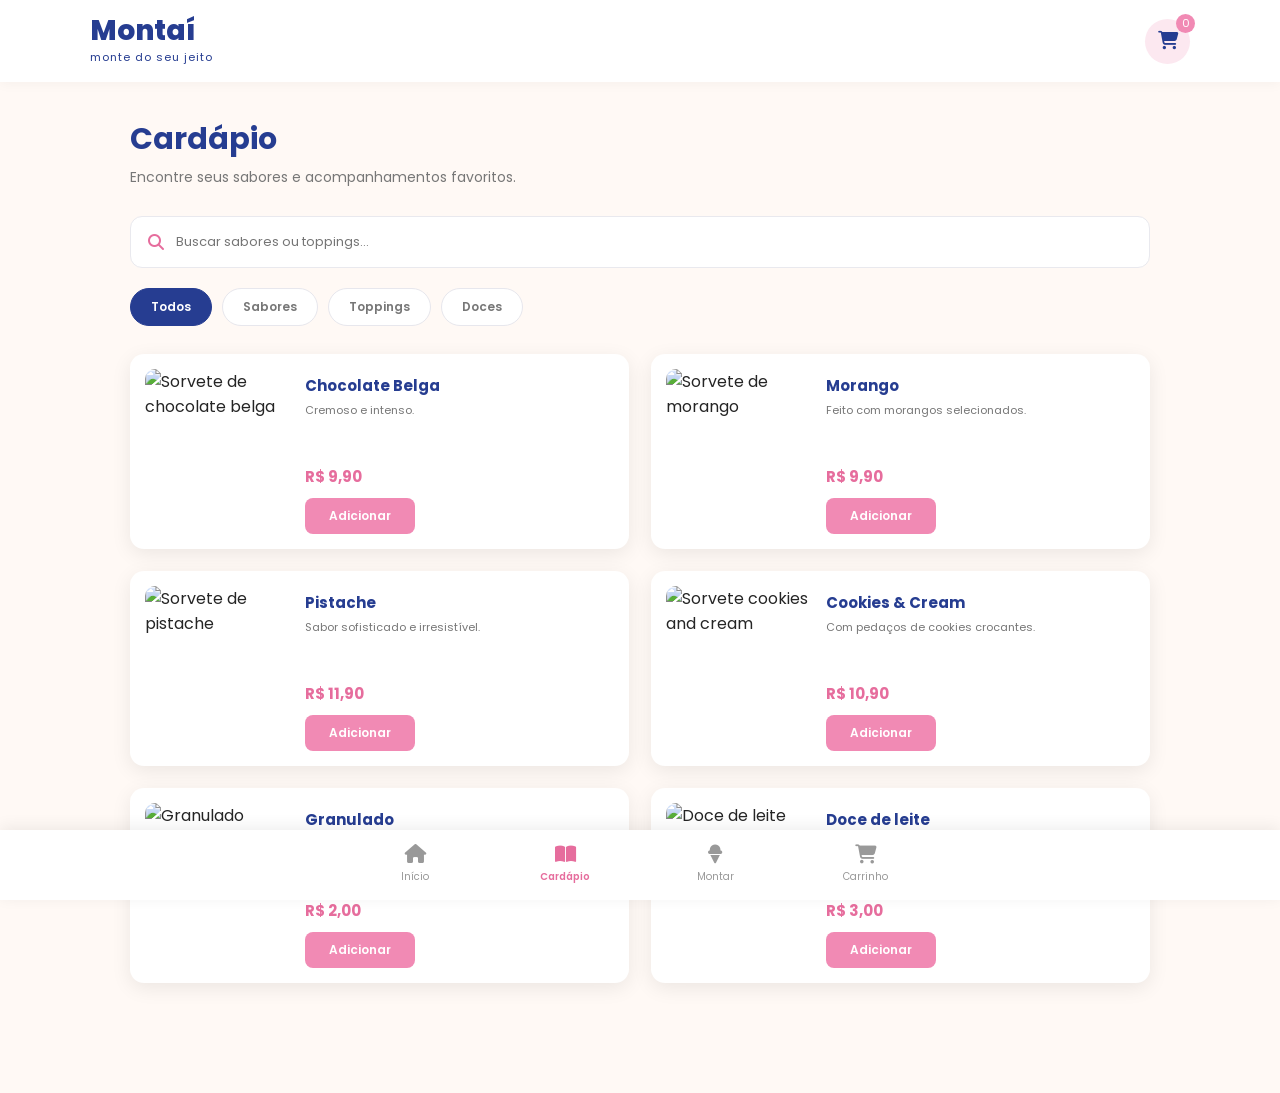
==== cardapio.html @ ffed85d1 "Primeiro envio do projeto Montai" ====
<!DOCTYPE html>
<html lang="pt-BR">
<head>
    <meta charset="UTF-8">
    <meta name="viewport" content="width=device-width, initial-scale=1.0">
    <title>Montaí | Cardápio</title>

    <link rel="stylesheet" href="style.css">
    <link rel="stylesheet" href="https://cdnjs.cloudflare.com/ajax/libs/font-awesome/6.5.0/css/all.min.css">
   
</head>

<body class="pagina-cardapio">

    <header class="home-header">
        <a href="home.html" class="logo">
            <h1>Montaí</h1>
            <p>monte do seu jeito</p>
        </a>

        <a href="carrinho.html" class="botao-carrinho" aria-label="Abrir carrinho">
            <i class="fa-solid fa-cart-shopping"></i>
            <span id="contador-carrinho">0</span>
        </a>
    </header>

    <main class="cardapio-conteudo">

        <section class="titulo-pagina">
            <h2>Cardápio</h2>
            <p>Encontre seus sabores e acompanhamentos favoritos.</p>
        </section>

        <section class="busca-cardapio">
            <i class="fa-solid fa-magnifying-glass"></i>
            <input
                type="search"
                id="busca-produto"
                placeholder="Buscar sabores ou toppings..."
                aria-label="Buscar produtos"
            >
        </section>

        <nav class="filtros-cardapio" aria-label="Filtrar produtos">
            <button type="button" class="filtro ativo" data-filtro="Todos">Todos</button>
            <button type="button" class="filtro" data-filtro="Sabores">Sabores</button>
            <button type="button" class="filtro" data-filtro="Toppings">Toppings</button>
            <button type="button" class="filtro" data-filtro="Doces">Doces</button>
        </nav>

        <section class="produtos-cardapio">

            <article class="card-produto" data-categoria="Sabores">
                <img src="assets/img/chocolate.jpg" alt="Sorvete de chocolate belga">
                <div class="produto-info">
                    <h3>Chocolate Belga</h3>
                    <p>Cremoso e intenso.</p>
                    <strong>R$ 9,90</strong>
                    <button type="button" class="botao-escolher" data-produto="Chocolate Belga" data-preco="9.90">
                        Adicionar
                    </button>
                </div>
            </article>

            <article class="card-produto" data-categoria="Sabores">
                <img src="assets/img/morango.jpg" alt="Sorvete de morango">
                <div class="produto-info">
                    <h3>Morango</h3>
                    <p>Feito com morangos selecionados.</p>
                    <strong>R$ 9,90</strong>
                    <button type="button" class="botao-escolher" data-produto="Morango" data-preco="9.90">
                        Adicionar
                    </button>
                </div>
            </article>

            <article class="card-produto" data-categoria="Sabores">
                <img src="assets/img/pistache.jpg" alt="Sorvete de pistache">
                <div class="produto-info">
                    <h3>Pistache</h3>
                    <p>Sabor sofisticado e irresistível.</p>
                    <strong>R$ 11,90</strong>
                    <button type="button" class="botao-escolher" data-produto="Pistache" data-preco="11.90">
                        Adicionar
                    </button>
                </div>
            </article>

            <article class="card-produto" data-categoria="Sabores">
                <img src="assets/img/cookies.jpg" alt="Sorvete cookies and cream">
                <div class="produto-info">
                    <h3>Cookies &amp; Cream</h3>
                    <p>Com pedaços de cookies crocantes.</p>
                    <strong>R$ 10,90</strong>
                    <button type="button" class="botao-escolher" data-produto="Cookies & Cream" data-preco="10.90">
                        Adicionar
                    </button>
                </div>
            </article>

            <article class="card-produto" data-categoria="Toppings">
                <img src="assets/img/cookies.jpg" alt="Granulado crocante">
                <div class="produto-info">
                    <h3>Granulado</h3>
                    <p>Um toque crocante para seu sorvete.</p>
                    <strong>R$ 2,00</strong>
                    <button type="button" class="botao-escolher" data-produto="Granulado" data-preco="2.00">
                        Adicionar
                    </button>
                </div>
            </article>

            <article class="card-produto" data-categoria="Doces">
                <img src="assets/img/morango.jpg" alt="Doce de leite">
                <div class="produto-info">
                    <h3>Doce de leite</h3>
                    <p>Uma cobertura cremosa e especial.</p>
                    <strong>R$ 3,00</strong>
                    <button type="button" class="botao-escolher" data-produto="Doce de leite" data-preco="3.00">
                        Adicionar
                    </button>
                </div>
            </article>

        </section>
    </main>

    <nav class="menu-inferior">
        <a href="home.html" class="menu-item">
            <i class="fa-solid fa-house"></i>
            <span>Início</span>
        </a>
        <a href="cardapio.html" class="menu-item ativo">
            <i class="fa-solid fa-book-open"></i>
            <span>Cardápio</span>
        </a>
        <a href="montar-sorvete.html" class="menu-item">
            <i class="fa-solid fa-ice-cream"></i>
            <span>Montar</span>
        </a>
        <a href="carrinho.html" class="menu-item">
            <i class="fa-solid fa-cart-shopping"></i>
            <span>Carrinho</span>
        </a>
    </nav>
<script src="script.js" defer></script>
</body>
</html>
---- style.css ----
/* =========================================
   MONTAÍ - ESTILO GERAL
   ========================================= */

@import url('https://fonts.googleapis.com/css2?family=Poppins:wght@400;500;600;700;800&display=swap');

:root {
    --azul: #263D91;
    --azul-escuro: #1C2E70;
    --rosa: #F18AB4;
    --rosa-escuro: #E66D9D;
    --branco: #FFFFFF;
    --creme: #FFF9F5;
    --cinza: #777777;
    --cinza-claro: #EEEEF2;
    --texto: #252525;
    --verde: #36A875;
    --sombra: 0 5px 20px rgba(0, 0, 0, 0.08);
    --borda: 14px;
}

* {
    margin: 0;
    padding: 0;
    box-sizing: border-box;
}

html {
    scroll-behavior: smooth;
}

body {
    font-family: 'Poppins', sans-serif;
    background: var(--creme);
    color: var(--texto);
    min-height: 100vh;
}

a {
    color: inherit;
    text-decoration: none;
}

button,
input {
    font: inherit;
}

button {
    cursor: pointer;
}

img {
    max-width: 100%;
    display: block;
    object-fit: cover;
}

input:focus,
button:focus-visible,
a:focus-visible {
    outline: 3px solid rgba(241, 138, 180, 0.55);
    outline-offset: 3px;
}

/* =========================================
   ELEMENTOS COMPARTILHADOS
   ========================================= */

.logo {
    display: inline-flex;
    flex-direction: column;
    color: var(--azul);
}

.logo h1 {
    font-size: 28px;
    font-weight: 800;
    line-height: 1;
}

.logo p {
    font-size: 11px;
    letter-spacing: 1px;
    margin-top: 4px;
}

.home-header {
    width: 100%;
    min-height: 82px;
    padding: 15px 7%;
    background: var(--branco);
    display: flex;
    align-items: center;
    justify-content: space-between;
    box-shadow: 0 2px 12px rgba(0, 0, 0, 0.04);
}

.botao-carrinho {
    width: 45px;
    height: 45px;
    border-radius: 50%;
    background: #FCE8F0;
    color: var(--azul);
    display: flex;
    justify-content: center;
    align-items: center;
    position: relative;
    font-size: 18px;
}

.botao-carrinho span {
    position: absolute;
    top: -5px;
    right: -5px;
    background: var(--rosa);
    color: white;
    width: 19px;
    height: 19px;
    font-size: 11px;
    border-radius: 50%;
    display: grid;
    place-items: center;
}

.titulo-pagina {
    margin-bottom: 28px;
}

.titulo-pagina h2 {
    color: var(--azul);
    font-size: 30px;
    font-weight: 700;
}

.titulo-pagina p {
    color: var(--cinza);
    font-size: 14px;
    margin-top: 5px;
}

.titulo-secao {
    display: flex;
    align-items: center;
    justify-content: space-between;
    gap: 15px;
    margin-bottom: 20px;
}

.titulo-secao h2 {
    color: var(--azul);
    font-size: 21px;
}

.titulo-secao p {
    color: var(--cinza);
    font-size: 13px;
    margin-top: 3px;
}

.titulo-secao > a {
    color: var(--rosa-escuro);
    font-size: 13px;
    font-weight: 600;
}

.botao-principal,
.botao-login,
.botao-montar {
    border: none;
    background: var(--rosa);
    color: var(--branco);
    padding: 14px 24px;
    border-radius: 10px;
    font-weight: 700;
    font-size: 13px;
    display: inline-flex;
    justify-content: center;
    align-items: center;
    gap: 10px;
    transition: 0.2s ease;
}

.botao-principal:hover,
.botao-login:hover,
.botao-montar:hover {
    background: var(--rosa-escuro);
    transform: translateY(-2px);
}

.botao-secundario {
    border: 1px solid var(--azul);
    color: var(--azul);
    padding: 13px 23px;
    border-radius: 10px;
    font-size: 13px;
    font-weight: 600;
    text-align: center;
}

/* =========================================
   1. LOGIN - INDEX.HTML
   ========================================= */

.pagina-login {
    min-height: 100vh;
    background: var(--azul);
    display: flex;
    justify-content: center;
    align-items: center;
    padding: 30px 15px;
}

.login-container {
    width: 100%;
    max-width: 440px;
}

.login-card {
    background: var(--branco);
    border-radius: 22px;
    padding: 40px 35px;
    box-shadow: 0 15px 45px rgba(0, 0, 0, 0.18);
}

.login-logo {
    text-align: center;
    margin-bottom: 30px;
}

.login-logo h1 {
    color: var(--azul);
    font-size: 39px;
    font-weight: 800;
}

.login-logo p {
    color: var(--rosa-escuro);
    font-size: 12px;
    letter-spacing: 2px;
}

.login-titulo {
    text-align: center;
    margin-bottom: 25px;
}

.login-titulo h2 {
    color: var(--azul);
    font-size: 23px;
}

.login-titulo p {
    color: var(--cinza);
    font-size: 13px;
    margin-top: 5px;
}

.campo-login {
    margin-bottom: 19px;
}

.campo-login label {
    display: block;
    color: var(--azul);
    font-size: 13px;
    font-weight: 600;
    margin-bottom: 8px;
}

.input-container {
    display: flex;
    align-items: center;
    gap: 12px;
    background: #F7F7FA;
    border: 1px solid #E6E6ED;
    border-radius: 10px;
    padding: 0 14px;
    height: 50px;
}

.input-container i {
    color: var(--rosa-escuro);
}

.input-container input {
    width: 100%;
    border: none;
    outline: none;
    background: transparent;
    font-size: 13px;
    color: var(--texto);
}

.login-opcoes {
    display: flex;
    align-items: center;
    justify-content: space-between;
    gap: 10px;
    margin: 8px 0 23px;
    font-size: 11px;
}

.login-opcoes label {
    display: flex;
    align-items: center;
    gap: 6px;
    color: var(--cinza);
}

.login-opcoes a,
.login-cadastro a {
    color: var(--rosa-escuro);
    font-weight: 600;
}

.btn-login {
    width: 100%;
    padding: 15px;
    background: var(--rosa);
    color: var(--branco);
    border: none;
    border-radius: 10px;
    font-weight: 700;
    letter-spacing: 1px;
    transition: 0.2s;
}

.btn-login:hover {
    background: var(--rosa-escuro);
}

.mensagem-login {
    margin-top: 12px;
    text-align: center;
    font-size: 12px;
}

.login-separador {
    display: flex;
    align-items: center;
    gap: 12px;
    color: var(--cinza);
    font-size: 12px;
    margin: 25px 0 18px;
}

.login-separador::before,
.login-separador::after {
    content: "";
    height: 1px;
    background: var(--cinza-claro);
    flex: 1;
}

.login-social {
    display: flex;
    gap: 12px;
}

.btn-social {
    flex: 1;
    padding: 12px;
    border: 1px solid #E5E5EA;
    border-radius: 9px;
    background: var(--branco);
    color: var(--texto);
    font-size: 13px;
    display: flex;
    align-items: center;
    justify-content: center;
    gap: 9px;
}

.btn-social:hover {
    background: #F8F8FA;
}

.btn-social i {
    font-size: 17px;
}

.login-cadastro {
    text-align: center;
    margin-top: 25px;
    font-size: 12px;
    color: var(--cinza);
}

/* =========================================
   2. HOME - HOME.HTML
   ========================================= */

.home-conteudo {
    max-width: 1200px;
    margin: auto;
    padding: 35px 7% 110px;
}

.saudacao {
    margin-bottom: 25px;
}

.saudacao h2 {
    color: var(--azul);
    font-size: 25px;
}

.saudacao p {
    color: var(--cinza);
    font-size: 14px;
}

.banner-montagem {
    min-height: 280px;
    background: var(--azul);
    border-radius: 20px;
    padding: 30px 40px;
    display: flex;
    align-items: center;
    justify-content: space-between;
    gap: 25px;
    overflow: hidden;
    color: var(--branco);
    margin-bottom: 40px;
}

.banner-texto {
    max-width: 420px;
}

.banner-texto > span {
    color: #FFD4E5;
    font-size: 11px;
    letter-spacing: 2px;
    font-weight: 600;
}

.banner-texto h2 {
    font-size: 38px;
    line-height: 1.15;
    margin: 12px 0;
    font-weight: 800;
}

.banner-texto p {
    font-size: 14px;
    margin-bottom: 20px;
}

.botao-montar {
    background: var(--rosa);
}

.banner-imagem {
    width: 38%;
    max-width: 330px;
    height: 220px;
    border-radius: 18px;
    overflow: hidden;
    background: rgba(255, 255, 255, 0.1);
}

.banner-imagem img {
    width: 100%;
    height: 100%;
    object-fit: cover;
}

.secao-sabores {
    margin-bottom: 40px;
}

.lista-sabores {
    display: grid;
    grid-template-columns: repeat(3, 1fr);
    gap: 20px;
}

.card-sabor {
    background: var(--branco);
    border-radius: var(--borda);
    padding: 14px;
    box-shadow: var(--sombra);
}

.card-sabor > img {
    width: 100%;
    height: 155px;
    border-radius: 10px;
}

.card-sabor-info {
    padding: 12px 2px;
}

.card-sabor-info h3 {
    color: var(--azul);
    font-size: 16px;
}

.card-sabor-info p {
    color: var(--cinza);
    font-size: 12px;
    margin: 4px 0 8px;
}

.card-sabor-info span {
    color: var(--rosa-escuro);
    font-weight: 700;
    font-size: 14px;
}

.botao-escolher {
    width: 100%;
    display: block;
    background: var(--rosa);
    color: var(--branco);
    border: none;
    border-radius: 8px;
    padding: 10px;
    text-align: center;
    font-size: 12px;
    font-weight: 600;
}

.secao-categorias {
    margin-bottom: 30px;
}

.lista-categorias {
    display: grid;
    grid-template-columns: repeat(3, 1fr);
    gap: 15px;
}

.categoria-item {
    min-height: 110px;
    background: var(--branco);
    border-radius: var(--borda);
    box-shadow: var(--sombra);
    display: flex;
    flex-direction: column;
    align-items: center;
    justify-content: center;
    gap: 10px;
    color: var(--azul);
    font-size: 13px;
    font-weight: 600;
    transition: 0.2s;
}

.categoria-item i {
    font-size: 26px;
    color: var(--rosa);
}

.categoria-item:hover {
    transform: translateY(-3px);
}

/* =========================================
   3. CARDÁPIO - CARDAPIO.HTML
   ========================================= */

.cardapio-conteudo {
    max-width: 1200px;
    margin: auto;
    padding: 35px 7% 110px;
}

.busca-cardapio {
    display: flex;
    align-items: center;
    gap: 12px;
    background: var(--branco);
    border: 1px solid #E9E9EE;
    padding: 0 17px;
    height: 52px;
    border-radius: 12px;
    margin-bottom: 20px;
}

.busca-cardapio i {
    color: var(--rosa-escuro);
}

.busca-cardapio input {
    flex: 1;
    border: none;
    outline: none;
    background: transparent;
    font-size: 13px;
}

.filtros-cardapio {
    display: flex;
    flex-wrap: wrap;
    gap: 10px;
    margin-bottom: 28px;
}

.filtro {
    border: 1px solid #E7E7ED;
    background: var(--branco);
    color: var(--cinza);
    padding: 9px 20px;
    border-radius: 30px;
    font-size: 12px;
    font-weight: 600;
}

.filtro.ativo,
.filtro:hover {
    background: var(--azul);
    color: var(--branco);
    border-color: var(--azul);
}

.produtos-cardapio {
    display: grid;
    grid-template-columns: repeat(2, minmax(0, 1fr));
    gap: 22px;
}

.card-produto {
    display: flex;
    gap: 15px;
    background: var(--branco);
    border-radius: var(--borda);
    padding: 15px;
    box-shadow: var(--sombra);
    min-width: 0;
}

.card-produto > img {
    width: 145px;
    min-width: 145px;
    height: 165px;
    border-radius: 10px;
}

.produto-info {
    display: flex;
    flex-direction: column;
    align-items: flex-start;
    flex: 1;
    min-width: 0;
}

.produto-info h3 {
    color: var(--azul);
    font-size: 15px;
    margin: 5px 0;
}

.produto-info p {
    color: var(--cinza);
    font-size: 11px;
    line-height: 1.5;
    margin-bottom: 10px;
}

.produto-info strong {
    color: var(--rosa-escuro);
    font-size: 15px;
    margin-top: auto;
    margin-bottom: 10px;
}

.produto-info .botao-escolher {
    width: auto;
    min-width: 110px;
    padding: 9px 15px;
}

/* =========================================
   4. MONTAR SORVETE
   MONTAR-SORVETE.HTML
   ========================================= */

.montagem-conteudo {
    max-width: 1000px;
    margin: auto;
    padding: 35px 7% 60px;
}

.progresso-montagem {
    background: var(--branco);
    padding: 18px;
    border-radius: 12px;
    margin-bottom: 35px;
}

.progresso-texto {
    display: flex;
    justify-content: space-between;
    color: var(--azul);
    font-size: 12px;
    font-weight: 600;
    margin-bottom: 10px;
}

.barra-progresso {
    height: 9px;
    border-radius: 20px;
    background: #ECECF1;
    overflow: hidden;
}

.barra-progresso-preenchida {
    width: 50%;
    height: 100%;
    background: var(--rosa);
    border-radius: 20px;
}

.selecao-sabores {
    margin-bottom: 35px;
}

.grade-sabores {
    display: grid;
    grid-template-columns: repeat(3, 1fr);
    gap: 25px;
}

.opcao-sabor {
    border: none;
    background: transparent;
    color: var(--azul);
    display: flex;
    flex-direction: column;
    align-items: center;
    gap: 10px;
    font-size: 13px;
    font-weight: 600;
}

.sabor-imagem {
    width: 125px;
    height: 125px;
    border-radius: 50%;
    border: 4px solid transparent;
    position: relative;
    transition: 0.2s;
}

.sabor-imagem img {
    width: 100%;
    height: 100%;
    border-radius: 50%;
}

.sabor-imagem > i {
    display: none;
    position: absolute;
    right: -2px;
    bottom: 0;
    width: 29px;
    height: 29px;
    border-radius: 50%;
    background: var(--rosa);
    color: var(--branco);
    align-items: center;
    justify-content: center;
    border: 3px solid var(--branco);
}

/* Classe que o JavaScript deverá adicionar ao sabor selecionado */
.opcao-sabor.selecionado .sabor-imagem {
    border-color: var(--rosa);
}

.opcao-sabor.selecionado .sabor-imagem > i {
    display: flex;
}

.sabores-selecionados {
    background: var(--branco);
    border-radius: var(--borda);
    padding: 22px;
    box-shadow: var(--sombra);
}

.sabores-selecionados h2 {
    color: var(--azul);
    font-size: 18px;
}

.sabores-selecionados > p {
    color: var(--cinza);
    font-size: 12px;
    margin: 5px 0 18px;
}

.lista-selecionados {
    display: flex;
    flex-wrap: wrap;
    gap: 10px;
}

.lista-selecionados > span:not(.mensagem-vazia) {
    background: #FCE8F0;
    color: var(--azul);
    padding: 9px 15px;
    border-radius: 30px;
    font-size: 12px;
    font-weight: 600;
}

.mensagem-vazia {
    color: var(--cinza);
    font-size: 12px;
}

.acoes-montagem {
    display: flex;
    justify-content: space-between;
    gap: 15px;
    margin-top: 25px;
}

/* =========================================
   5. CARRINHO - CARRINHO.HTML
   ========================================= */

.carrinho-conteudo {
    max-width: 950px;
    margin: auto;
    padding: 35px 7% 110px;
}

.lista-itens-carrinho {
    display: flex;
    flex-direction: column;
    gap: 15px;
    margin-bottom: 30px;
}

.item-carrinho {
    background: var(--branco);
    border-radius: var(--borda);
    padding: 17px;
    box-shadow: var(--sombra);
    display: flex;
    align-items: center;
    gap: 18px;
}

.item-carrinho > img {
    width: 110px;
    height: 110px;
    border-radius: 12px;
}

.item-carrinho-info {
    flex: 1;
}

.item-carrinho-info h3 {
    color: var(--azul);
    font-size: 16px;
}

.item-carrinho-info p {
    color: var(--cinza);
    font-size: 12px;
    margin: 4px 0;
}

.item-carrinho-info > strong {
    display: block;
    color: var(--rosa-escuro);
    font-size: 14px;
    margin: 7px 0;
}

.controle-quantidade {
    display: flex;
    align-items: center;
    gap: 12px;
}

.controle-quantidade button {
    width: 27px;
    height: 27px;
    border: none;
    background: #FCE8F0;
    color: var(--azul);
    border-radius: 7px;
    font-weight: 700;
}

.controle-quantidade span {
    font-size: 13px;
    font-weight: 600;
}

.remover-item {
    border: none;
    background: transparent;
    color: #D76A79;
    font-size: 18px;
    padding: 8px;
}

.resumo-pedido {
    background: var(--branco);
    border-radius: var(--borda);
    box-shadow: var(--sombra);
    padding: 25px;
}

.resumo-pedido h2,
.resumo-checkout h3 {
    color: var(--azul);
    font-size: 19px;
    margin-bottom: 20px;
}

.linha-resumo {
    display: flex;
    align-items: center;
    justify-content: space-between;
    gap: 15px;
    color: var(--cinza);
    font-size: 13px;
    padding: 11px 0;
}

.linha-resumo strong {
    color: var(--texto);
}

.linha-total {
    border-top: 1px dashed #CFCFD6;
    margin-top: 10px;
    padding-top: 18px;
    color: var(--azul);
    font-size: 16px;
    font-weight: 700;
}

.linha-total strong {
    color: var(--rosa-escuro);
    font-size: 19px;
}

.botao-checkout {
    width: 100%;
    margin-top: 20px;
}

.continuar-comprando {
    display: block;
    text-align: center;
    color: var(--azul);
    font-size: 12px;
    font-weight: 600;
    margin-top: 17px;
}

/* =========================================
   6. CHECKOUT - CHECKOUT.HTML
   ========================================= */

.checkout-conteudo {
    max-width: 850px;
    margin: auto;
    padding: 35px 7% 60px;
}

.bloco-checkout {
    background: var(--branco);
    border-radius: var(--borda);
    padding: 23px;
    box-shadow: var(--sombra);
    margin-bottom: 20px;
}

.bloco-checkout h3 {
    color: var(--azul);
    font-size: 17px;
    margin-bottom: 18px;
}

.bloco-checkout h3 i {
    color: var(--rosa);
    margin-right: 8px;
}

.opcoes-entrega {
    display: grid;
    grid-template-columns: 1fr 1fr;
    gap: 15px;
}

.opcao-entrega {
    border: 1px solid #E5E5EB;
    border-radius: 10px;
    min-height: 75px;
    padding: 13px;
    display: flex;
    flex-direction: column;
    align-items: center;
    justify-content: center;
    gap: 7px;
    color: var(--azul);
    font-size: 12px;
    font-weight: 600;
    cursor: pointer;
}

.opcao-entrega i {
    font-size: 20px;
    color: var(--rosa);
}

.opcao-entrega input,
.opcao-pagamento input {
    accent-color: var(--rosa-escuro);
}

.opcao-entrega.selecionada {
    border: 2px solid var(--rosa);
    background: #FFF5F9;
}

.titulo-bloco-checkout {
    display: flex;
    align-items: center;
    justify-content: space-between;
    gap: 15px;
}

.titulo-bloco-checkout h3 {
    margin-bottom: 15px;
}

.botao-alterar {
    border: none;
    background: transparent;
    color: var(--rosa-escuro);
    font-size: 12px;
    font-weight: 600;
}

.endereco-atual {
    background: #F8F8FA;
    padding: 15px;
    border-radius: 10px;
    margin-bottom: 18px;
}

.endereco-atual p {
    color: var(--azul);
    font-size: 13px;
    font-weight: 600;
}

.endereco-atual span {
    display: block;
    color: var(--cinza);
    font-size: 11px;
    margin-top: 5px;
}

.campos-endereco {
    display: grid;
    grid-template-columns: 1fr 1fr;
    gap: 15px;
}

.campo-formulario {
    display: flex;
    flex-direction: column;
    gap: 7px;
}

.campo-formulario label {
    color: var(--azul);
    font-size: 12px;
    font-weight: 600;
}

.campo-formulario input {
    height: 45px;
    padding: 0 12px;
    border: 1px solid #E5E5EB;
    border-radius: 8px;
    outline: none;
    font-size: 12px;
}

.campo-formulario input:focus {
    border-color: var(--rosa);
}

.opcoes-pagamento {
    display: flex;
    flex-direction: column;
    gap: 12px;
}

.opcao-pagamento {
    display: flex;
    align-items: center;
    gap: 12px;
    padding: 12px;
    border: 1px solid #E9E9EF;
    border-radius: 9px;
    color: var(--azul);
    font-size: 13px;
    cursor: pointer;
}

.opcao-pagamento i {
    color: var(--rosa);
    font-size: 18px;
}

.cartao-resumo {
    margin-top: 15px;
    background: #F8F8FA;
    padding: 13px;
    border-radius: 9px;
    display: flex;
    align-items: center;
    gap: 10px;
    color: var(--cinza);
    font-size: 12px;
}

.cartao-resumo i {
    color: var(--azul);
}

.resumo-checkout .linha-total {
    margin-top: 8px;
}

.botao-confirmar {
    width: 100%;
    margin-top: 20px;
}

.voltar-carrinho {
    display: inline-flex;
    align-items: center;
    gap: 8px;
    color: var(--azul);
    font-size: 12px;
    font-weight: 600;
    margin: 5px 0 25px;
}

/* =========================================
   7. CONFIRMAÇÃO - CONFIRMACAO.HTML
   ========================================= */

.pagina-confirmacao {
    min-height: 100vh;
    background: var(--azul);
    display: flex;
    align-items: center;
    justify-content: center;
    padding: 25px 15px;
}

.confirmacao-container {
    width: 100%;
    max-width: 520px;
}

.confirmacao-card {
    background: var(--branco);
    border-radius: 22px;
    padding: 45px 35px;
    text-align: center;
    box-shadow: 0 15px 45px rgba(0, 0, 0, 0.18);
}

.confirmacao-ilustracao {
    width: 145px;
    height: 145px;
    background: #FFF0F6;
    border-radius: 50%;
    margin: 0 auto 30px;
    display: flex;
    align-items: center;
    justify-content: center;
    position: relative;
}

.icone-confirmacao {
    width: 75px;
    height: 75px;
    border-radius: 50%;
    background: var(--verde);
    color: var(--branco);
    font-size: 35px;
    display: grid;
    place-items: center;
}

.detalhe-sorvete {
    position: absolute;
    color: var(--rosa);
    font-size: 32px;
    right: 2px;
    top: 3px;
}

.confirmacao-texto h1 {
    color: var(--azul);
    font-size: 27px;
    margin-bottom: 12px;
}

.confirmacao-texto p {
    color: var(--cinza);
    font-size: 13px;
    line-height: 1.8;
}

.numero-pedido {
    margin: 25px 0;
    padding: 15px;
    background: #F8F8FA;
    border-radius: 10px;
    display: flex;
    flex-direction: column;
    gap: 5px;
}

.numero-pedido span {
    color: var(--cinza);
    font-size: 11px;
}

.numero-pedido strong {
    color: var(--azul);
    font-size: 19px;
}

.botao-voltar-inicio {
    width: 100%;
}

/* =========================================
   MENU INFERIOR
   ========================================= */

.menu-inferior {
    position: fixed;
    bottom: 0;
    left: 0;
    width: 100%;
    min-height: 70px;
    background: var(--branco);
    box-shadow: 0 -3px 15px rgba(0, 0, 0, 0.07);
    display: flex;
    justify-content: center;
    align-items: center;
    gap: 0;
    z-index: 100;
}

.menu-item {
    flex: 1;
    max-width: 150px;
    height: 70px;
    display: flex;
    flex-direction: column;
    align-items: center;
    justify-content: center;
    gap: 5px;
    color: #999999;
    font-size: 10px;
    transition: 0.2s;
}

.menu-item i {
    font-size: 19px;
}

.menu-item.ativo,
.menu-item:hover {
    color: var(--rosa-escuro);
    font-weight: 600;
}

/* =========================================
   RESPONSIVIDADE - TABLETS
   ========================================= */

@media (max-width: 900px) {

    .home-conteudo,
    .cardapio-conteudo,
    .carrinho-conteudo,
    .checkout-conteudo,
    .montagem-conteudo {
        padding-left: 5%;
        padding-right: 5%;
    }

    .banner-texto h2 {
        font-size: 32px;
    }

    .card-produto > img {
        width: 120px;
        min-width: 120px;
        height: 150px;
    }

    .lista-sabores {
        grid-template-columns: repeat(2, 1fr);
    }
}

/* =========================================
   RESPONSIVIDADE - CELULARES
   ========================================= */

@media (max-width: 600px) {

    .home-header {
        min-height: 70px;
        padding: 12px 5%;
    }

    .logo h1 {
        font-size: 24px;
    }

    .home-conteudo,
    .cardapio-conteudo,
    .carrinho-conteudo,
    .checkout-conteudo,
    .montagem-conteudo {
        padding: 25px 5% 100px;
    }

    .titulo-pagina h2 {
        font-size: 25px;
    }

    .banner-montagem {
        min-height: auto;
        padding: 25px 20px;
        flex-direction: column;
        align-items: flex-start;
    }

    .banner-texto h2 {
        font-size: 31px;
    }

    .banner-imagem {
        width: 100%;
        max-width: none;
        height: 180px;
    }

    .lista-sabores {
        grid-template-columns: 1fr 1fr;
        gap: 12px;
    }

    .card-sabor {
        padding: 10px;
    }

    .card-sabor > img {
        height: 115px;
    }

    .card-sabor-info h3 {
        font-size: 14px;
    }

    .lista-categorias {
        grid-template-columns: repeat(2, 1fr);
    }

    .produtos-cardapio {
        grid-template-columns: 1fr;
    }

    .card-produto {
        gap: 12px;
        padding: 11px;
    }

    .card-produto > img {
        width: 115px;
        min-width: 115px;
        height: 145px;
    }

    .produto-info h3 {
        font-size: 13px;
    }

    .produto-info p {
        font-size: 10px;
    }

    .produto-info strong {
        font-size: 13px;
    }

    .filtros-cardapio {
        gap: 7px;
    }

    .filtro {
        padding: 8px 13px;
        font-size: 11px;
    }

    .grade-sabores {
        grid-template-columns: repeat(2, 1fr);
        gap: 25px 12px;
    }

    .sabor-imagem {
        width: 105px;
        height: 105px;
    }

    .item-carrinho {
        gap: 10px;
        padding: 12px;
    }

    .item-carrinho > img {
        width: 85px;
        height: 95px;
    }

    .item-carrinho-info h3 {
        font-size: 13px;
    }

    .item-carrinho-info p {
        font-size: 10px;
    }

    .item-carrinho-info > strong {
        font-size: 12px;
    }

    .remover-item {
        font-size: 15px;
    }

    .resumo-pedido,
    .bloco-checkout {
        padding: 17px;
    }

    .campos-endereco {
        grid-template-columns: 1fr;
    }

    .confirmacao-card {
        padding: 35px 22px;
    }

    .confirmacao-texto h1 {
        font-size: 23px;
    }

    .menu-inferior {
        min-height: 65px;
    }

    .menu-item {
        height: 65px;
        font-size: 9px;
    }

    .menu-item i {
        font-size: 18px;
    }

    .login-card {
        padding: 32px 22px;
    }
}

@media (max-width: 360px) {

    .lista-sabores {
        grid-template-columns: 1fr;
    }

    .card-produto > img {
        width: 95px;
        min-width: 95px;
    }

    .login-opcoes {
        align-items: flex-start;
        flex-direction: column;
    }

    .acoes-montagem {
        flex-direction: column;
    }

    .acoes-montagem a,
    .acoes-montagem button {
        width: 100%;
    }
}
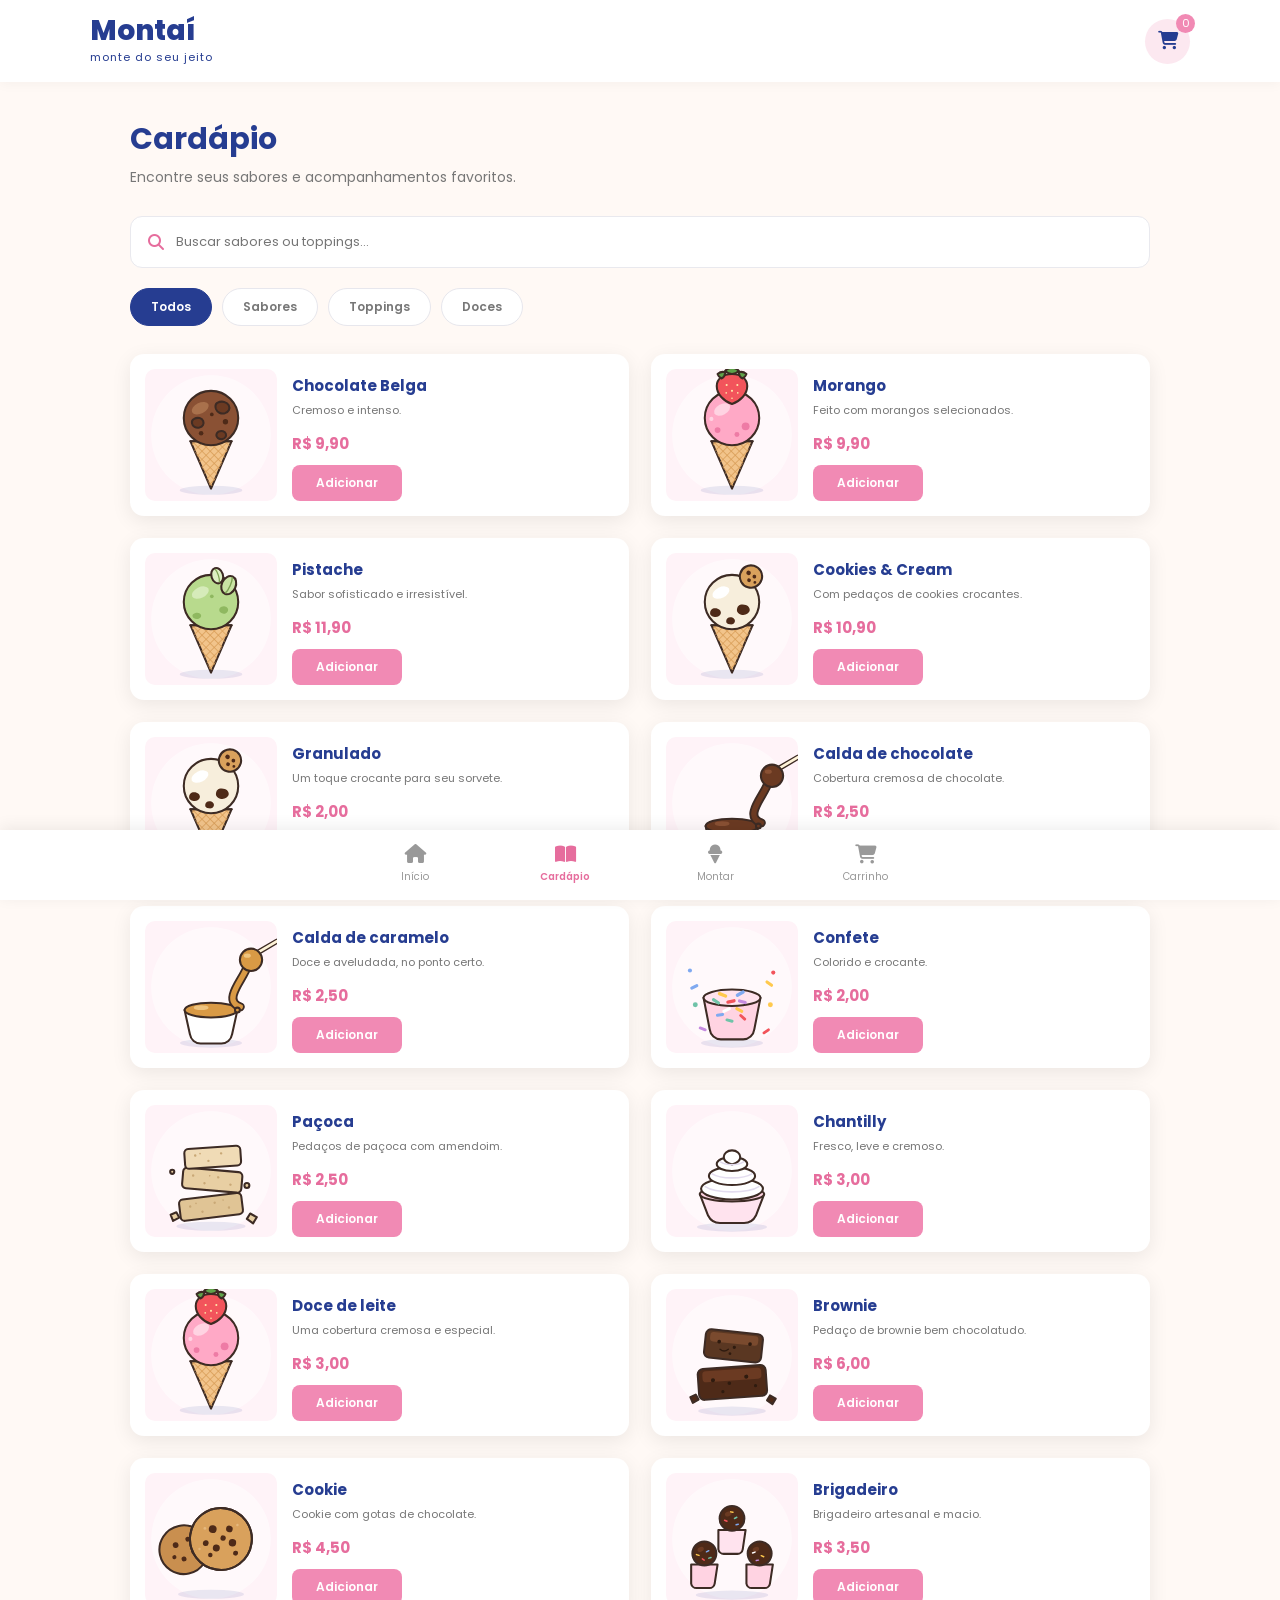
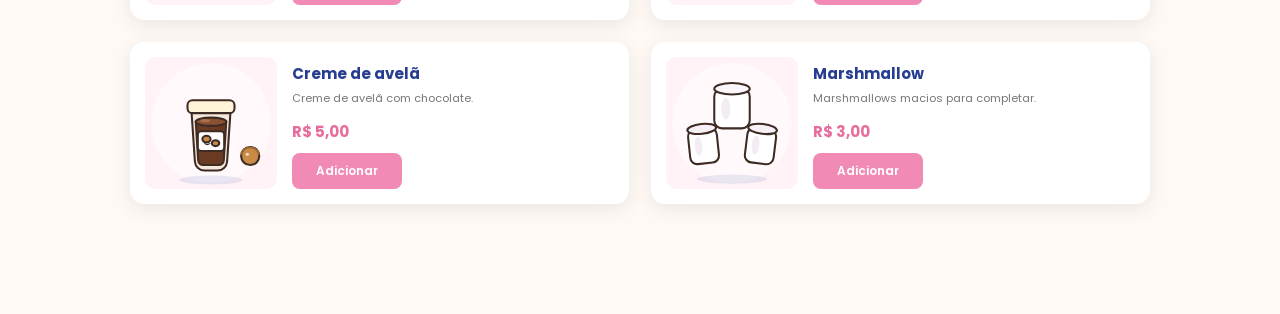
==== commit 60b5f5aa: "Padroniza as imagens em estilo cartoon e amplia o cardapio Substitui as fotos por 19 ilustracoes SVG" ====
--- a/cardapio.html
+++ b/cardapio.html
@@ -52,7 +52,7 @@
         <section class="produtos-cardapio">
 
             <article class="card-produto" data-categoria="Sabores">
-                <img src="assets/img/chocolate.jpg" alt="Sorvete de chocolate belga">
+                <img src="assets/img/chocolate.svg" alt="Sorvete de chocolate belga">
                 <div class="produto-info">
                     <h3>Chocolate Belga</h3>
                     <p>Cremoso e intenso.</p>
@@ -64,7 +64,7 @@
             </article>
 
             <article class="card-produto" data-categoria="Sabores">
-                <img src="assets/img/morango.jpg" alt="Sorvete de morango">
+                <img src="assets/img/morango.svg" alt="Sorvete de morango">
                 <div class="produto-info">
                     <h3>Morango</h3>
                     <p>Feito com morangos selecionados.</p>
@@ -76,7 +76,7 @@
             </article>
 
             <article class="card-produto" data-categoria="Sabores">
-                <img src="assets/img/pistache.jpg" alt="Sorvete de pistache">
+                <img src="assets/img/pistache.svg" alt="Sorvete de pistache">
                 <div class="produto-info">
                     <h3>Pistache</h3>
                     <p>Sabor sofisticado e irresistível.</p>
@@ -88,7 +88,7 @@
             </article>
 
             <article class="card-produto" data-categoria="Sabores">
-                <img src="assets/img/cookies.jpg" alt="Sorvete cookies and cream">
+                <img src="assets/img/cookies.svg" alt="Sorvete cookies and cream">
                 <div class="produto-info">
                     <h3>Cookies &amp; Cream</h3>
                     <p>Com pedaços de cookies crocantes.</p>
@@ -100,7 +100,7 @@
             </article>
 
             <article class="card-produto" data-categoria="Toppings">
-                <img src="assets/img/cookies.jpg" alt="Granulado crocante">
+                <img src="assets/img/cookies.svg" alt="Granulado crocante">
                 <div class="produto-info">
                     <h3>Granulado</h3>
                     <p>Um toque crocante para seu sorvete.</p>
@@ -111,8 +111,68 @@
                 </div>
             </article>
 
-            <article class="card-produto" data-categoria="Doces">
-                <img src="assets/img/morango.jpg" alt="Doce de leite">
+            <article class="card-produto" data-categoria="Toppings">
+                <img src="assets/img/calda-chocolate.svg" alt="Calda de chocolate sobre sorvete">
+                <div class="produto-info">
+                    <h3>Calda de chocolate</h3>
+                    <p>Cobertura cremosa de chocolate.</p>
+                    <strong>R$ 2,50</strong>
+                    <button type="button" class="botao-escolher" data-produto="Calda de chocolate" data-preco="2.50">
+                        Adicionar
+                    </button>
+                </div>
+            </article>
+
+            <article class="card-produto" data-categoria="Toppings">
+                <img src="assets/img/calda-caramelo.svg" alt="Calda de caramelo">
+                <div class="produto-info">
+                    <h3>Calda de caramelo</h3>
+                    <p>Doce e aveludada, no ponto certo.</p>
+                    <strong>R$ 2,50</strong>
+                    <button type="button" class="botao-escolher" data-produto="Calda de caramelo" data-preco="2.50">
+                        Adicionar
+                    </button>
+                </div>
+            </article>
+
+            <article class="card-produto" data-categoria="Toppings">
+                <img src="assets/img/confete.svg" alt="Confete colorido">
+                <div class="produto-info">
+                    <h3>Confete</h3>
+                    <p>Colorido e crocante.</p>
+                    <strong>R$ 2,00</strong>
+                    <button type="button" class="botao-escolher" data-produto="Confete" data-preco="2.00">
+                        Adicionar
+                    </button>
+                </div>
+            </article>
+
+            <article class="card-produto" data-categoria="Toppings">
+                <img src="assets/img/pacoca.svg" alt="Paçoca de amendoim">
+                <div class="produto-info">
+                    <h3>Paçoca</h3>
+                    <p>Pedaços de paçoca com amendoim.</p>
+                    <strong>R$ 2,50</strong>
+                    <button type="button" class="botao-escolher" data-produto="Paçoca" data-preco="2.50">
+                        Adicionar
+                    </button>
+                </div>
+            </article>
+
+            <article class="card-produto" data-categoria="Toppings">
+                <img src="assets/img/chantilly.svg" alt="Chantilly de sorvete">
+                <div class="produto-info">
+                    <h3>Chantilly</h3>
+                    <p>Fresco, leve e cremoso.</p>
+                    <strong>R$ 3,00</strong>
+                    <button type="button" class="botao-escolher" data-produto="Chantilly" data-preco="3.00">
+                        Adicionar
+                    </button>
+                </div>
+            </article>
+
+            <article class="card-produto" data-categoria="Doces">
+                <img src="assets/img/morango.svg" alt="Doce de leite">
                 <div class="produto-info">
                     <h3>Doce de leite</h3>
                     <p>Uma cobertura cremosa e especial.</p>
@@ -123,6 +183,66 @@
                 </div>
             </article>
 
+            <article class="card-produto" data-categoria="Doces">
+                <img src="assets/img/brownie.svg" alt="Brownie de chocolate">
+                <div class="produto-info">
+                    <h3>Brownie</h3>
+                    <p>Pedaço de brownie bem chocolatudo.</p>
+                    <strong>R$ 6,00</strong>
+                    <button type="button" class="botao-escolher" data-produto="Brownie" data-preco="6.00">
+                        Adicionar
+                    </button>
+                </div>
+            </article>
+
+            <article class="card-produto" data-categoria="Doces">
+                <img src="assets/img/cookie.svg" alt="Cookie com gotas de chocolate">
+                <div class="produto-info">
+                    <h3>Cookie</h3>
+                    <p>Cookie com gotas de chocolate.</p>
+                    <strong>R$ 4,50</strong>
+                    <button type="button" class="botao-escolher" data-produto="Cookie" data-preco="4.50">
+                        Adicionar
+                    </button>
+                </div>
+            </article>
+
+            <article class="card-produto" data-categoria="Doces">
+                <img src="assets/img/brigadeiro.svg" alt="Brigadeiros de chocolate">
+                <div class="produto-info">
+                    <h3>Brigadeiro</h3>
+                    <p>Brigadeiro artesanal e macio.</p>
+                    <strong>R$ 3,50</strong>
+                    <button type="button" class="botao-escolher" data-produto="Brigadeiro" data-preco="3.50">
+                        Adicionar
+                    </button>
+                </div>
+            </article>
+
+            <article class="card-produto" data-categoria="Doces">
+                <img src="assets/img/creme-avela.svg" alt="Creme de avelã com chocolate">
+                <div class="produto-info">
+                    <h3>Creme de avelã</h3>
+                    <p>Creme de avelã com chocolate.</p>
+                    <strong>R$ 5,00</strong>
+                    <button type="button" class="botao-escolher" data-produto="Creme de avelã" data-preco="5.00">
+                        Adicionar
+                    </button>
+                </div>
+            </article>
+
+            <article class="card-produto" data-categoria="Doces">
+                <img src="assets/img/marshmallow.svg" alt="Marshmallows brancos">
+                <div class="produto-info">
+                    <h3>Marshmallow</h3>
+                    <p>Marshmallows macios para completar.</p>
+                    <strong>R$ 3,00</strong>
+                    <button type="button" class="botao-escolher" data-produto="Marshmallow" data-preco="3.00">
+                        Adicionar
+                    </button>
+                </div>
+            </article>
+
         </section>
     </main>
 
--- a/style.css
+++ b/style.css
@@ -487,8 +487,10 @@
 
 .card-sabor > img {
     width: 100%;
-    height: 155px;
+    height: auto;
+    aspect-ratio: 1 / 1;
     border-radius: 10px;
+    object-position: center;
 }
 
 .card-sabor-info {
@@ -635,10 +637,11 @@
 }
 
 .card-produto > img {
-    width: 145px;
-    min-width: 145px;
-    height: 165px;
+    width: 132px;
+    min-width: 132px;
+    height: 132px;
     border-radius: 10px;
+    object-position: center;
 }
 
 .produto-info {
@@ -1314,7 +1317,7 @@
     .card-produto > img {
         width: 120px;
         min-width: 120px;
-        height: 150px;
+        height: 120px;
     }
 
     .lista-sabores {
@@ -1376,7 +1379,7 @@
     }
 
     .card-sabor > img {
-        height: 115px;
+        aspect-ratio: 1 / 1;
     }
 
     .card-sabor-info h3 {
@@ -1397,9 +1400,9 @@
     }
 
     .card-produto > img {
-        width: 115px;
-        min-width: 115px;
-        height: 145px;
+        width: 108px;
+        min-width: 108px;
+        height: 108px;
     }
 
     .produto-info h3 {
@@ -1440,7 +1443,7 @@
 
     .item-carrinho > img {
         width: 85px;
-        height: 95px;
+        height: 85px;
     }
 
     .item-carrinho-info h3 {
@@ -1519,3 +1522,275 @@
         width: 100%;
     }
 }
+
+
+/* =========================================
+   CADASTRO - MONTAÍ
+========================================= */
+
+.pagina-cadastro {
+    min-height: 100vh;
+    background: #263D91;
+    display: flex;
+    justify-content: center;
+    align-items: center;
+    padding: 30px 15px;
+    font-family: 'Poppins', sans-serif;
+}
+
+.cadastro-container {
+    width: 100%;
+    display: flex;
+    justify-content: center;
+    align-items: center;
+}
+
+.cadastro-card {
+    background: #ffffff;
+    width: 100%;
+    max-width: 460px;
+    padding: 35px;
+    border-radius: 24px;
+    box-shadow: 0 12px 35px rgba(0, 0, 0, 0.18);
+}
+
+/* LOGO */
+
+.cadastro-logo {
+    text-align: center;
+    margin-bottom: 25px;
+    position: relative;
+}
+
+.cadastro-logo h1 {
+    color: #263D91;
+    font-size: 32px;
+    margin: 0;
+    font-weight: 800;
+}
+
+.cadastro-logo p {
+    color: #F18AB4;
+    margin: 3px 0 0;
+    font-size: 14px;
+}
+
+.voltar-login {
+    position: absolute;
+    left: 0;
+    top: 8px;
+    text-decoration: none;
+    color: #263D91;
+    font-size: 18px;
+    transition: 0.3s;
+}
+
+.voltar-login:hover {
+    color: #F18AB4;
+    transform: translateX(-3px);
+}
+
+/* TÍTULO */
+
+.cadastro-titulo {
+    text-align: center;
+    margin-bottom: 25px;
+}
+
+.cadastro-titulo h2 {
+    color: #263D91;
+    font-size: 24px;
+    margin-bottom: 8px;
+}
+
+.cadastro-titulo p {
+    color: #777777;
+    font-size: 14px;
+    margin: 0;
+}
+
+/* CAMPOS */
+
+.campo-cadastro {
+    margin-bottom: 18px;
+}
+
+.campo-cadastro label {
+    display: block;
+    color: #333333;
+    font-size: 14px;
+    font-weight: 600;
+    margin-bottom: 8px;
+}
+
+.input-cadastro {
+    display: flex;
+    align-items: center;
+    border: 1px solid #dddddd;
+    border-radius: 12px;
+    padding: 0 14px;
+    height: 50px;
+    transition: 0.3s;
+    background: #ffffff;
+}
+
+.input-cadastro i {
+    color: #263D91;
+    margin-right: 12px;
+    font-size: 16px;
+}
+
+.input-cadastro input {
+    width: 100%;
+    border: none;
+    outline: none;
+    background: transparent;
+    font-size: 14px;
+    color: #333333;
+}
+
+.input-cadastro:focus-within {
+    border-color: #263D91;
+    box-shadow: 0 0 0 3px rgba(38, 61, 145, 0.10);
+}
+
+.input-cadastro input::placeholder {
+    color: #aaaaaa;
+}
+
+/* TERMOS */
+
+.cadastro-termos {
+    margin: 20px 0;
+}
+
+.cadastro-termos label {
+    display: flex;
+    align-items: flex-start;
+    gap: 9px;
+    font-size: 12px;
+    color: #666666;
+    line-height: 1.6;
+}
+
+.cadastro-termos input {
+    margin-top: 3px;
+    accent-color: #263D91;
+}
+
+.cadastro-termos a {
+    color: #263D91;
+    text-decoration: none;
+    font-weight: 600;
+}
+
+.cadastro-termos a:hover {
+    text-decoration: underline;
+}
+
+/* BOTÃO CADASTRAR */
+
+.btn-cadastro {
+    width: 100%;
+    height: 52px;
+    border: none;
+    border-radius: 12px;
+    background: #F18AB4;
+    color: #ffffff;
+    font-size: 14px;
+    font-weight: 700;
+    cursor: pointer;
+    transition: 0.3s;
+    display: flex;
+    justify-content: center;
+    align-items: center;
+    gap: 10px;
+}
+
+.btn-cadastro:hover {
+    background: #e572a1;
+    transform: translateY(-2px);
+    box-shadow: 0 5px 15px rgba(241, 138, 180, 0.3);
+}
+
+.btn-cadastro:active {
+    transform: scale(0.98);
+}
+
+/* MENSAGEM */
+
+.mensagem-cadastro {
+    text-align: center;
+    font-size: 13px;
+    margin-top: 15px;
+    padding: 12px;
+    border-radius: 10px;
+}
+
+.mensagem-cadastro.sucesso {
+    background: #e8f7ed;
+    color: #267344;
+}
+
+.mensagem-cadastro.erro {
+    background: #fdeaea;
+    color: #b42323;
+}
+
+/* LINK PARA LOGIN */
+
+.cadastro-login {
+    text-align: center;
+    margin-top: 25px;
+    border-top: 1px solid #eeeeee;
+    padding-top: 20px;
+}
+
+.cadastro-login p {
+    display: inline;
+    color: #777777;
+    font-size: 13px;
+}
+
+.cadastro-login a {
+    color: #263D91;
+    font-size: 13px;
+    font-weight: 700;
+    text-decoration: none;
+    margin-left: 4px;
+}
+
+.cadastro-login a:hover {
+    color: #F18AB4;
+}
+
+/* RESPONSIVIDADE */
+
+@media (max-width: 480px) {
+
+    .pagina-cadastro {
+        padding: 15px;
+    }
+
+    .cadastro-card {
+        padding: 25px 20px;
+        border-radius: 20px;
+    }
+
+    .cadastro-logo h1 {
+        font-size: 28px;
+    }
+
+    .cadastro-titulo h2 {
+        font-size: 22px;
+    }
+
+    .input-cadastro {
+        height: 48px;
+    }
+
+    .btn-cadastro {
+        height: 48px;
+    }
+}
+
